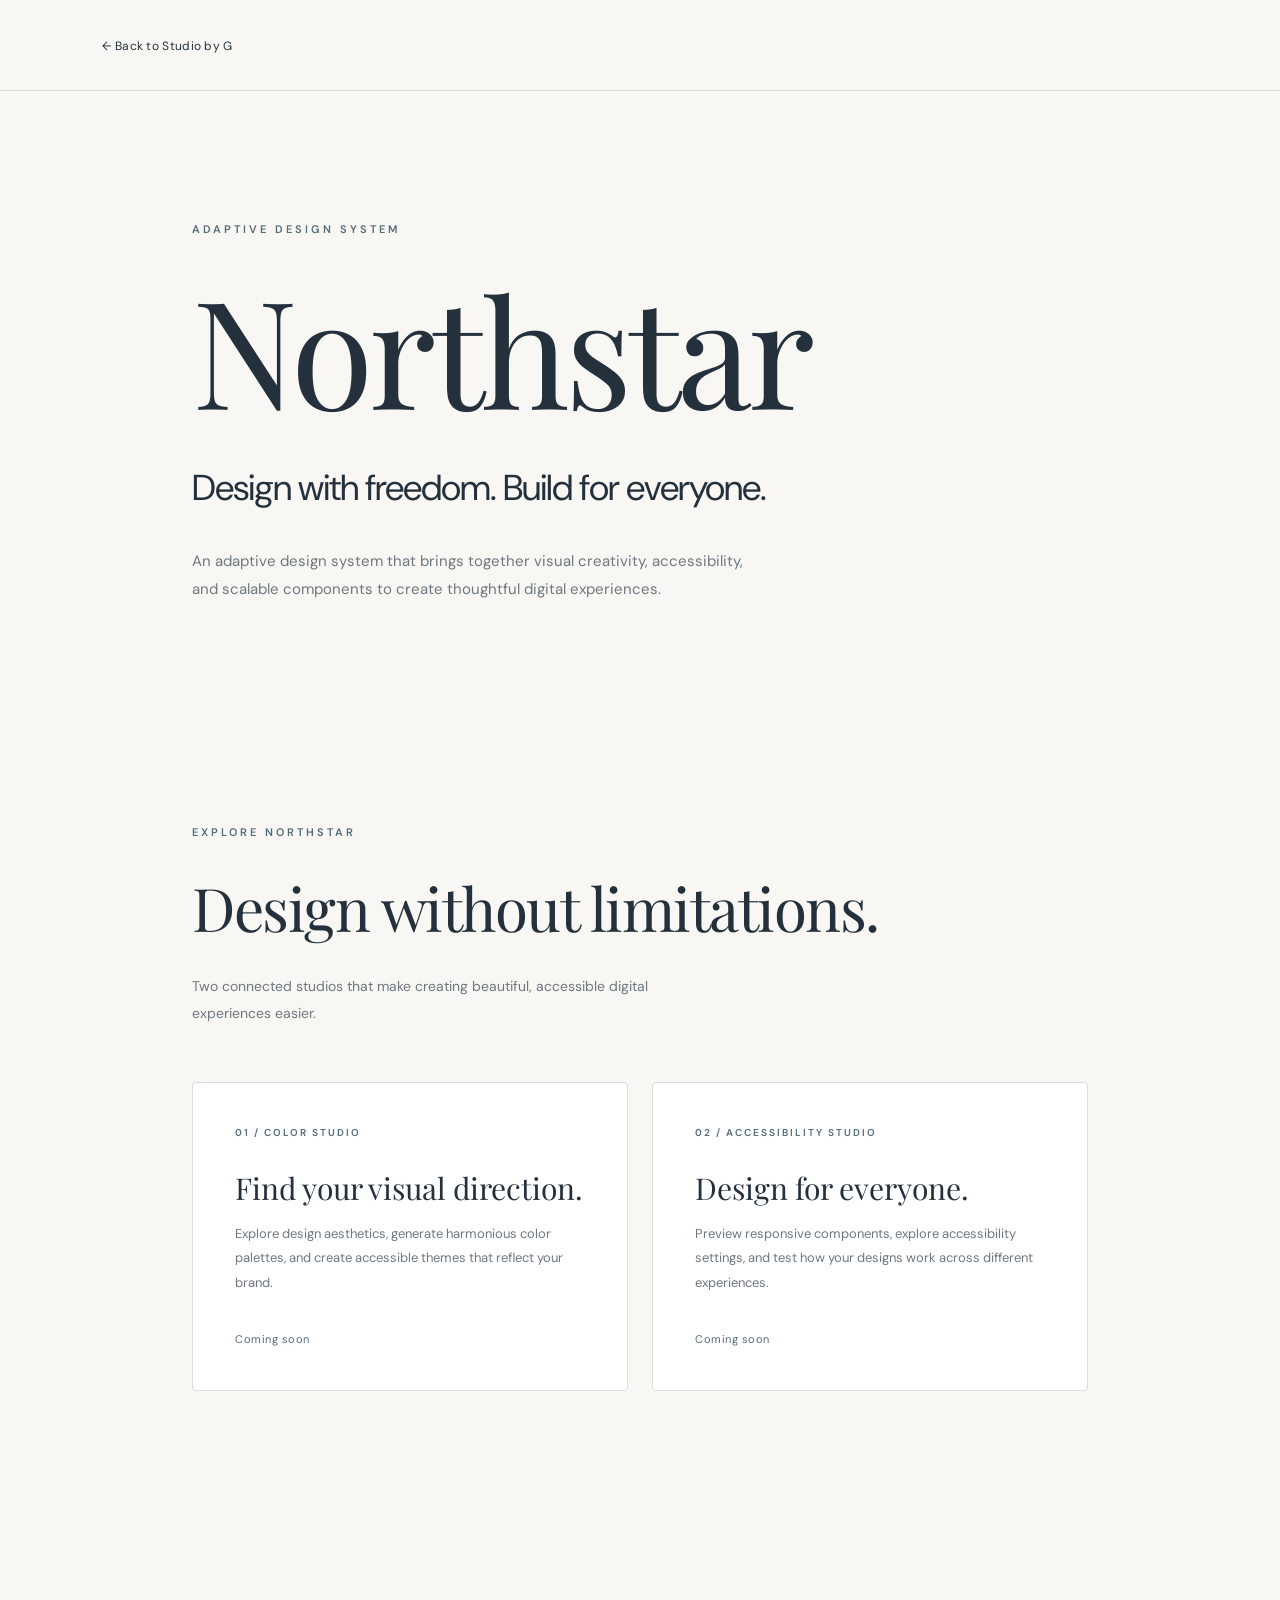
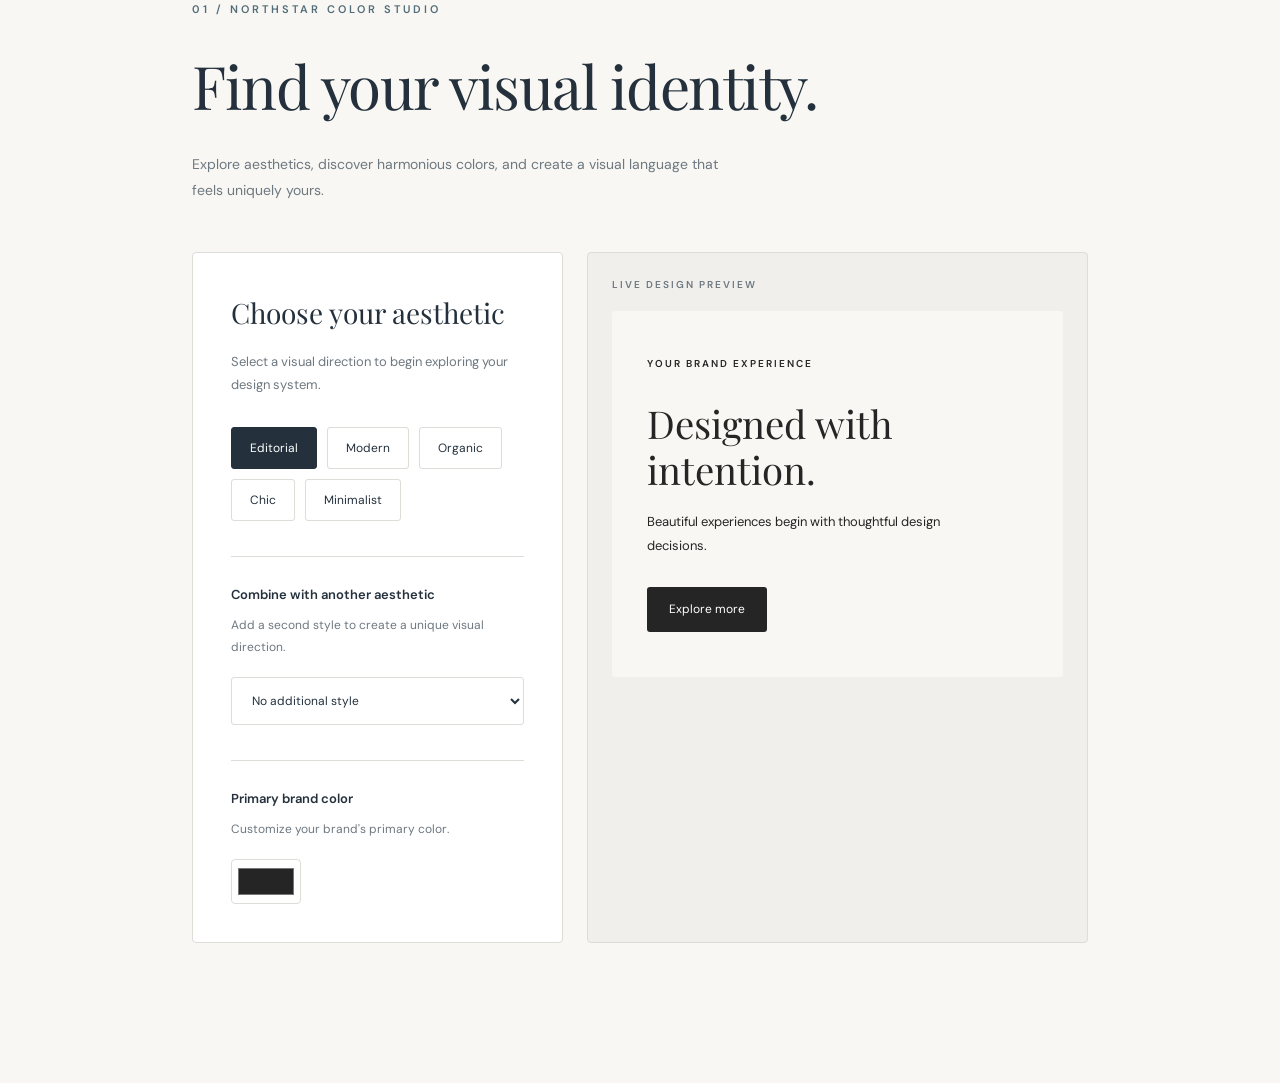
==== projects/northstar.html @ 5254444f "Updated portfolio" ====
<!DOCTYPE html>
<html lang="en">

<head>
    <meta charset="UTF-8">
    <meta name="viewport" content="width=device-width, initial-scale=1.0">

    <title>Northstar | Adaptive Design System</title>

    <link rel="stylesheet" href="../assets/CSS/style.css">
    <link rel="stylesheet" href="northstar.css">
</head>

<body>

    <header>
        <a href="../index.html">← Back to Studio by G</a>
    </header>

    <main>

        <section class="northstar-hero">
            <p>ADAPTIVE DESIGN SYSTEM</p>

            <h1>Northstar</h1>

            <h2>Design with freedom. Build for everyone.</h2>

            <p>
                An adaptive design system that brings together
                visual creativity, accessibility, and scalable
                components to create thoughtful digital experiences.
            </p>
        </section>

        <section class="northstar-studios" id="studios">

            <div class="studios-heading">
                <p>EXPLORE NORTHSTAR</p>
                <h2>Design without limitations.</h2>
                <p>
                    Two connected studios that make creating
                    beautiful, accessible digital experiences easier.
                </p>
            </div>

            <div class="studios-grid">

                <article class="studio-card">
                    <span>01 / COLOR STUDIO</span>
                    <h3>Find your visual direction.</h3>
                    <p>
                        Explore design aesthetics, generate harmonious
                        color palettes, and create accessible themes
                        that reflect your brand.
                    </p>
                    <span class="studio-status">Coming soon</span>
                </article>

                <article class="studio-card">
                    <span>02 / ACCESSIBILITY STUDIO</span>
                    <h3>Design for everyone.</h3>
                    <p>
                        Preview responsive components, explore
                        accessibility settings, and test how
                        your designs work across different experiences.
                    </p>
                    <span class="studio-status">Coming soon</span>
                </article>

            </div>

        </section>

        <!-- NORTHSTAR COLOR STUDIO -->

        <section class="northstar-color-studio" id="color-studio">

            <div class="color-studio-heading">
                <p>01 / NORTHSTAR COLOR STUDIO</p>

                <h2>Find your visual identity.</h2>

                <p>
                    Explore aesthetics, discover harmonious colors,
                    and create a visual language that feels uniquely yours.
                </p>
            </div>

            <div class="color-studio-workspace">

                <div class="color-studio-controls">

                    <h3>Choose your aesthetic</h3>

                    <p>
                        Select a visual direction to begin exploring
                        your design system.
                    </p>

                    <div class="aesthetic-options" role="group" aria-label="Choose an aesthetic">

                        <button type="button" class="aesthetic-button active" data-style="editorial"
                            aria-pressed="true">
                            Editorial
                        </button>

                        <button type="button" class="aesthetic-button" data-style="modern" aria-pressed="false">
                            Modern
                        </button>

                        <button type="button" class="aesthetic-button" data-style="organic" aria-pressed="false">
                            Organic
                        </button>
                        <button type="button" class="aesthetic-button" data-style="chic" aria-pressed="false">
                            Chic
                        </button>

                        <button type="button" class="aesthetic-button" data-style="minimalist" aria-pressed="false">
                            Minimalist
                        </button>

                    </div>

                    <!-- SECONDARY AESTHETIC -->

                    <div class="aesthetic-blend">

                        <label for="secondary-aesthetic">
                            Combine with another aesthetic
                        </label>

                        <p>
                            Add a second style to create a unique
                            visual direction.
                        </p>

                        <select id="secondary-aesthetic">

                            <option value="none">
                                No additional style
                            </option>

                            <option value="editorial">
                                Editorial
                            </option>

                            <option value="modern">
                                Modern
                            </option>

                            <option value="organic">
                                Organic
                            </option>

                            <option value="chic">
                                Chic
                            </option>

                            <option value="minimalist">
                                Minimalist
                            </option>

                        </select>

                        <!-- CUSTOM BRAND COLOR -->

                        <div class="brand-color-control">

                            <label for="brand-color">
                                Primary brand color
                            </label>

                            <p>
                                Customize your brand's primary color.
                            </p>

                            <input type="color" id="brand-color" value="#252525">

                        </div>

                    </div>

                </div>

                <div class="color-studio-preview">

                    <p class="preview-label">LIVE DESIGN PREVIEW</p>

                    <div class="brand-preview" id="brand-preview">

                        <p>YOUR BRAND EXPERIENCE</p>

                        <h3>Designed with intention.</h3>

                        <p>
                            Beautiful experiences begin with
                            thoughtful design decisions.
                        </p>

                        <span class="preview-button">
                            Explore more
                        </span>

                    </div>

                </div>

            </div>

        </section>

    </main>
    <script src="northstar.js"></script>
</body>

</html>
---- assets/CSS/style.css ----
/* =================================

   STUDIO BY G — MAIN STYLESHEET

================================= */

/* 1. Global styles */

:root {

  --background: #f7f5f0;

  --surface: #eeece5;

  --text: #292923;

  --muted: #77756d;

  --accent: #a47760;

  --sage: #c8d1c5;

  --terracotta: #d8bba8;

  --lavender: #c9c9d8;

  --border: #dedbd3;

}

* {

  margin: 0;

  padding: 0;

  box-sizing: border-box;

}

html {

  scroll-behavior: smooth;

}

body {

  background: var(--background);

  color: var(--text);

  font-family: "DM Sans", sans-serif;

  line-height: 1.6;

}

a {

  color: inherit;

  text-decoration: none;

}

section {

  scroll-margin-top: 100px;

}

/* 2. Navigation */

.navbar {

  width: 100%;

  padding: 28px 8%;

  display: flex;

  align-items: center;

  justify-content: space-between;

  border-bottom: 1px solid var(--border);

}

.logo {

  font-family: "Playfair Display", serif;

  font-size: 25px;

  font-weight: 600;

  letter-spacing: -1px;

}

.logo span,

.section-heading h2 span {

  color: var(--accent);

}

.navbar nav {

  display: flex;

  gap: 35px;

}

.navbar nav a {

  font-size: 13px;

  color: var(--muted);

  transition: color 0.3s ease;

}

.navbar nav a:hover {

  color: var(--accent);

}

/* 3. Hero section */

.hero {

  min-height: 650px;

  padding: 150px 12% 110px;

  display: flex;

  flex-direction: column;

  align-items: flex-start;

  justify-content: center;

}

.eyebrow {

  font-size: 10px;

  font-weight: 600;

  letter-spacing: 2px;

  color: var(--accent);

  margin-bottom: 22px;

}

.hero h1 {

  max-width: 850px;

  font-family: "Playfair Display", serif;

  font-size: clamp(48px, 7vw, 88px);

  font-weight: 500;

  line-height: 1.12;

  letter-spacing: -3px;

}

.hero h1 span {

  color: var(--accent);

  font-style: italic;

}

.hero-description {

  max-width: 460px;

  margin-top: 28px;

  color: var(--muted);

  font-size: 15px;

  line-height: 1.9;

}

.primary-button {

  display: inline-flex;

  align-items: center;

  gap: 25px;

  background: var(--text);

  color: white;

  padding: 15px 24px;

  margin-top: 35px;

  font-size: 12px;

  transition: background 0.3s ease;

}

.primary-button:hover {

  background: var(--accent);

}

.hero-note {

  margin-top: 65px;

  font-size: 11px;

  color: var(--muted);

}

/* 4. Selected work */

.work-section {

  padding: 110px 8%;

  background: var(--surface);

}

.section-heading {

  display: flex;

  align-items: flex-end;

  justify-content: space-between;

  margin-bottom: 55px;

}

.section-heading h2,

.about-section h2,

.contact-section h2 {

  font-family: "Playfair Display", serif;

  font-size: clamp(38px, 5vw, 56px);

  font-weight: 500;

  letter-spacing: -1.5px;

  line-height: 1.2;

}

.section-note {

  font-size: 12px;

  color: var(--muted);

  padding-bottom: 8px;

}

.project-grid {

  display: grid;

  grid-template-columns: repeat(2, 1fr);

  gap: 55px 28px;

}

.project-image {

  width: 100%;

  aspect-ratio: 1.35 / 1;

  display: flex;

  justify-content: flex-end;

  align-items: flex-start;

  padding: 22px;

  transition: transform 0.3s ease;

}

.project-card:hover .project-image {

  transform: translateY(-5px);

}

.project-image span {

  font-size: 12px;

  font-weight: 600;

}

.project-one {

  background: var(--sage);

}

.project-two {

  background: var(--terracotta);

}

.project-three {

  background: var(--lavender);

}

.project-four {

  background: #d8d3c3;

}

.project-category {

  margin-top: 23px;

  color: var(--accent);

  font-size: 9px;

  font-weight: 600;

  letter-spacing: 1.5px;

}

.project-card h3 {

  margin-top: 9px;

  font-family: "Playfair Display", serif;

  font-size: 25px;

  font-weight: 500;

}

.project-card > p:not(.project-category) {

  margin-top: 8px;

  color: var(--muted);

  font-size: 12px;

}

.project-card > a {

  display: inline-block;

  margin-top: 18px;

  padding-bottom: 4px;

  border-bottom: 1px solid var(--accent);

  font-size: 11px;

  transition: color 0.3s ease;

}

.project-card > a:hover {

  color: var(--accent);

}

/* 5. About section */

.about-section {

  padding: 130px 15%;

  text-align: center;

}

.about-section h2 {

  max-width: 650px;

  margin: 0 auto;

}

.about-section > p:not(.eyebrow) {

  max-width: 580px;

  margin: 25px auto;

  color: var(--muted);

  font-size: 14px;

  line-height: 2;

}

.text-link {

  display: inline-block;

  margin-top: 12px;

  font-size: 12px;

  border-bottom: 1px solid var(--accent);

  padding-bottom: 5px;

}

/* 6. Contact section */

.contact-section {

  padding: 110px 20px;

  text-align: center;

  background: var(--surface);

}

.contact-section > p:not(.eyebrow) {

  margin-top: 20px;

  color: var(--muted);

  font-size: 13px;

}

/* 7. Footer */

footer {

  padding: 35px 8%;

  display: flex;

  justify-content: space-between;

  align-items: center;

  border-top: 1px solid var(--border);

}

footer p {

  color: var(--muted);

  font-size: 10px;

}

/* 8. Responsive design */

@media (max-width: 768px) {

  .navbar {

    padding: 22px 6%;

  }

  .navbar nav {

    gap: 16px;

  }

  .navbar nav a {

    font-size: 11px;

  }

  .hero {

    min-height: 570px;

    padding: 110px 8%;

  }

  .hero h1 {

    letter-spacing: -2px;

  }

  .work-section {

    padding: 85px 7%;

  }

  .section-heading {

    display: block;

  }

  .section-note {

    margin-top: 15px;

  }

  .project-grid {

    grid-template-columns: 1fr;

    gap: 45px;

  }

  .about-section {

    padding: 100px 8%;

  }

  footer {

    padding: 30px 7%;

    flex-direction: column;

    gap: 15px;

    text-align: center;

  }

}

@media (max-width: 400px) {

  .navbar nav {

    gap: 10px;

  }

  .logo {

    font-size: 21px;

  }

  .navbar nav a {

    font-size: 10px;

  }

}

/* ==========================================

   ALLIANCE CARES CASE STUDY

========================================== */

.case-study-visual {

  max-width: 1000px;

  margin: 48px auto 80px;

  padding: 0 24px;

}

.case-study-image {

  display: block;

  width: 100%;

  height: auto;

  border-radius: 12px;

  box-shadow: 0 12px 35px rgba(0, 0, 0, 0.08);

}

.case-study-caption {

  margin-top: 16px;

  font-size: 0.85rem;

  line-height: 1.6;

  color: #777;

  text-align: center;

}

.case-study-details {

  display: grid;

  grid-template-columns: repeat(2, minmax(0, 1fr));

  gap: 32px;

  margin-top: 40px;

}

.case-study-details > div {

  min-width: 0;

  padding-top: 20px;

  border-top: 1px solid rgba(0, 0, 0, 0.12);

}

.case-study-details h3 {

  margin-bottom: 10px;

  font-size: 1rem;

}

.case-study-details p {

  margin: 0;

  line-height: 1.7;

}

.about-section ul,

.work-section ul {

  margin: 24px 0;

  padding-left: 24px;

  line-height: 1.9;

}

.about-section li,

.work-section li {

  margin-bottom: 8px;

}

.about-section h3,

.work-section h3 {

  margin-top: 28px;

}

/* Responsive case study */

@media (max-width: 768px) {

  .case-study-visual {

    margin: 32px auto 56px;

    padding: 0 16px;

  }

  .case-study-details {

    grid-template-columns: 1fr;

    gap: 24px;

  }

  .case-study-image {

    border-radius: 8px;

  }

}

/* ==========================================

   SMALLER CASE STUDY IMAGES

========================================== */

.case-study-visual {

  width: 100%;

  max-width: 650px;

  margin: 40px auto 64px;

  padding: 0 20px;

  box-sizing: border-box;

}

.case-study-image {

  display: block;

  width: 100%;

  height: auto;

  border-radius: 10px;

  box-shadow: 0 8px 24px rgba(0, 0, 0, 0.07);

}

.case-study-caption {

  margin-top: 14px;

  font-size: 0.85rem;

  color: #777;

  text-align: center;

  line-height: 1.6;

}

@media (max-width: 768px) {

  .case-study-visual {

    max-width: 100%;

    margin: 28px auto 48px;

    padding: 0 20px;

  }

}

/* UNIVERSITY OF WASHINGTON PROJECT CARD */

.uw-project-image {

  background: #4B2E83;

  border-bottom: none;

  display: flex;

  align-items: center;

  justify-content: center;

  padding: 24px;

  box-sizing: border-box;

  overflow: hidden;

}

.uw-project-image img {

  display: block;

  width: 65%;

  max-width: 220px;

  height: auto;

  object-fit: contain;

}

@media (max-width: 768px) {

  .uw-project-image {

    padding: 20px;

  }

  .uw-project-image img {

    width: 70%;

    max-width: 180px;

  }

}

/* ==========================================

   DESIGN EXPLORATION COMPARISON

========================================== */

.design-exploration {

  max-width: 1100px;

  margin: 0 auto;

}

.design-comparison {

  display: grid;

  grid-template-columns: repeat(2, minmax(0, 1fr));

  gap: 32px;

  margin-top: 48px;

}

.design-comparison-item {

  min-width: 0;

}

.design-comparison-image {

  width: 100%;

  aspect-ratio: 4 / 3;

  background: #F4F1EC;

  border-radius: 12px;

  overflow: hidden;

  display: flex;

  align-items: center;

  justify-content: center;

  margin-bottom: 24px;

}

.design-comparison-image img {

  display: block;

  width: 100%;

  height: 100%;

  object-fit: contain;

}

.design-comparison-item .eyebrow {

  margin-bottom: 12px;

}

.design-comparison-item h3 {

  font-size: 1.25rem;

  margin-bottom: 12px;

}

.design-comparison-item p {

  line-height: 1.7;

}

/* MOBILE RESPONSIVE */

@media (max-width: 768px) {

  .design-comparison {

    grid-template-columns: 1fr;

    gap: 40px;

    margin-top: 32px;

  }

  .design-comparison-image {

    aspect-ratio: 4 / 3;

  }

}


/* ==========================================

   REUSABLE CLICKABLE PROJECT CARDS

========================================== */

.project-card {

  position: relative;

}

.project-card .stretched-link::after {

  content: "";

  position: absolute;

  inset: 0;

  z-index: 1;

}

.project-card .stretched-link:focus-visible {

  outline: 2px solid var(--accent);

  outline-offset: 5px;

}

.project-card:has(.stretched-link:focus-visible) {

  outline: 2px solid var(--accent);

  outline-offset: 5px;

}
---- projects/northstar.css ----
@import url('https://fonts.googleapis.com/css2?family=DM+Sans:wght@400;500;600;700&family=Playfair+Display:wght@400;500;600&display=swap');

/* NORTHSTAR DESIGN SYSTEM */

:root {
  --ns-background: #F8F7F3;
  --ns-text: #24313D;
  --ns-muted: #6E7880;
  --ns-accent: #526C79;
  --ns-border: #DDDCD6;
}

/* PAGE */

body {
  margin: 0;
  background: var(--ns-background);
  color: var(--ns-text);
  font-family: "DM Sans", sans-serif;
}

/* HEADER */

body > header {
  padding: 32px 8%;
  border-bottom: 1px solid var(--ns-border);
}

body > header a {
  color: var(--ns-text);
  font-size: 12px;
  text-decoration: none;
  letter-spacing: 0.3px;
}

body > header a:hover {
  color: var(--ns-accent);
}

/* HERO */

.northstar-hero {
  max-width: 1100px;
  margin: 0 auto;
  padding: 130px 8% 160px;
}

.northstar-hero > p:first-child {
  color: var(--ns-accent);
  font-size: 11px;
  font-weight: 600;
  letter-spacing: 3px;
  text-transform: uppercase;
}

.northstar-hero h1 {
  margin: 28px 0;
  font-family: "Playfair Display", serif;
  font-size: clamp(76px, 12vw, 150px);
  font-weight: 400;
  line-height: 1.1;
  letter-spacing: -4px;
}

.northstar-hero h2 {
  margin: 0 0 30px;
  font-family: "DM Sans", sans-serif;
  font-size: clamp(22px, 3vw, 36px);
  font-weight: 400;
  letter-spacing: -1px;
}

.northstar-hero > p:last-child {
  max-width: 580px;
  color: var(--ns-muted);
  font-size: 15px;
  line-height: 1.9;
}

/* RESPONSIVE */

@media (max-width: 768px) {
  .northstar-hero {
    padding: 90px 7% 110px;
  }

  .northstar-hero h1 {
    letter-spacing: -2px;
  }
}

/* NORTHSTAR STUDIO OVERVIEW */

.northstar-studios {
  max-width: 1100px;
  margin: 0 auto;
  padding: 60px 8% 140px;
}

.studios-heading {
  margin-bottom: 55px;
}

.studios-heading > p:first-child {
  color: var(--ns-accent);
  font-size: 11px;
  font-weight: 600;
  letter-spacing: 3px;
}

.studios-heading h2 {
  margin: 18px 0;
  font-family: "Playfair Display", serif;
  font-size: clamp(36px, 5vw, 60px);
  font-weight: 400;
  letter-spacing: -1.5px;
}

.studios-heading > p:last-child {
  max-width: 520px;
  color: var(--ns-muted);
  font-size: 14px;
  line-height: 1.9;
}

/* STUDIO CARDS */

.studios-grid {
  display: grid;
  grid-template-columns: repeat(2, minmax(0, 1fr));
  gap: 24px;
}

.studio-card {
  display: flex;
  flex-direction: column;
  align-items: flex-start;
  min-height: 300px;
  padding: 42px;
  background: #FFFFFF;
  border: 1px solid var(--ns-border);
  border-radius: 4px;
  box-sizing: border-box;
  transition: transform 0.3s ease, box-shadow 0.3s ease;
}

.studio-card:hover {
  transform: translateY(-5px);
  box-shadow: 0 16px 40px rgba(36, 49, 61, 0.07);
}

.studio-card > span:first-child {
  color: var(--ns-accent);
  font-size: 10px;
  font-weight: 600;
  letter-spacing: 2px;
}

.studio-card h3 {
  margin: 28px 0 14px;
  font-family: "Playfair Display", serif;
  font-size: 30px;
  font-weight: 400;
  line-height: 1.3;
}

.studio-card p {
  max-width: 360px;
  margin: 0;
  color: var(--ns-muted);
  font-size: 13px;
  line-height: 1.9;
}

.studio-status {
  display: inline-block;
  margin-top: auto;
  padding-top: 35px;
  color: var(--ns-accent);
  font-size: 11px;
  letter-spacing: 0.5px;
}

/* RESPONSIVE STUDIO CARDS */

@media (max-width: 768px) {
  .northstar-studios {
    padding: 40px 7% 100px;
  }

  .studios-grid {
    grid-template-columns: 1fr;
  }

  .studio-card {
    min-height: 260px;
    padding: 30px;
  }

  .studio-card h3 {
    font-size: 26px;
  }
}

/* =====================================
   NORTHSTAR COLOR STUDIO
===================================== */

.northstar-color-studio {
  max-width: 1100px;
  margin: 0 auto;
  padding: 70px 8% 140px;
}

/* SECTION HEADING */

.color-studio-heading {
  margin-bottom: 48px;
}

.color-studio-heading > p:first-child {
  color: var(--ns-accent);
  font-size: 11px;
  font-weight: 600;
  letter-spacing: 3px;
}

.color-studio-heading h2 {
  margin: 18px 0;
  font-family: "Playfair Display", serif;
  font-size: clamp(36px, 5vw, 60px);
  font-weight: 400;
  letter-spacing: -1.5px;
}

.color-studio-heading > p:last-child {
  max-width: 550px;
  color: var(--ns-muted);
  font-size: 14px;
  line-height: 1.9;
}

/* TWO-COLUMN WORKSPACE */

.color-studio-workspace {
  display: grid;
  grid-template-columns: minmax(0, 0.85fr) minmax(0, 1.15fr);
  gap: 24px;
  align-items: stretch;
}

/* CONTROL PANEL */

.color-studio-controls {
  padding: 38px;
  background: #FFFFFF;
  border: 1px solid var(--ns-border);
  border-radius: 4px;
}

.color-studio-controls h3 {
  margin: 0 0 14px;
  font-family: "Playfair Display", serif;
  font-size: 28px;
  font-weight: 400;
}

.color-studio-controls > p {
  margin-bottom: 30px;
  color: var(--ns-muted);
  font-size: 13px;
  line-height: 1.8;
}

/* AESTHETIC BUTTONS */

.aesthetic-options {
  display: flex;
  flex-wrap: wrap;
  gap: 10px;
}

.aesthetic-button {
  padding: 12px 18px;
  background: transparent;
  color: var(--ns-text);
  border: 1px solid var(--ns-border);
  border-radius: 3px;
  font-family: "DM Sans", sans-serif;
  font-size: 12px;
  cursor: pointer;
  transition: background 0.2s ease,
              color 0.2s ease,
              border-color 0.2s ease;
}

.aesthetic-button:hover {
  border-color: var(--ns-accent);
}

.aesthetic-button.active {
  background: var(--ns-text);
  color: #FFFFFF;
  border-color: var(--ns-text);
}

.aesthetic-button:focus-visible {
  outline: 3px solid var(--ns-accent);
  outline-offset: 3px;
}

/* PREVIEW PANEL */

.color-studio-preview {
  padding: 24px;
  background: #F0EFEB;
  border: 1px solid var(--ns-border);
  border-radius: 4px;
}

.preview-label {
  margin: 0 0 18px;
  color: var(--ns-muted);
  font-size: 10px;
  font-weight: 600;
  letter-spacing: 2px;
}

.brand-preview {
  min-height: 280px;
  padding: 45px 35px;
  background: #F9F7F3;
  color: #252525;
  border-radius: 3px;
  box-sizing: border-box;
}

.brand-preview > p:first-child {
  margin: 0 0 28px;
  font-size: 10px;
  font-weight: 600;
  letter-spacing: 2px;
}

.brand-preview h3 {
  margin: 0 0 18px;
  font-family: "Playfair Display", serif;
  font-size: clamp(28px, 3vw, 42px);
  font-weight: 400;
  line-height: 1.2;
}

.brand-preview > p:nth-of-type(2) {
  max-width: 330px;
  margin-bottom: 30px;
  font-size: 13px;
  line-height: 1.8;
}

.preview-button {
  display: inline-block;
  padding: 13px 22px;
  background: #252525;
  color: #FFFFFF;
  border-radius: 3px;
  font-size: 12px;
}

/* RESPONSIVE LAYOUT */

@media (max-width: 768px) {
  .northstar-color-studio {
    padding: 40px 7% 100px;
  }

  .color-studio-workspace {
    grid-template-columns: 1fr;
  }

  .color-studio-controls {
    padding: 28px;
  }

  .color-studio-preview {
    padding: 18px;
  }

  .brand-preview {
    padding: 35px 25px;
  }
}

/* SECONDARY AESTHETIC SELECTOR */

.aesthetic-blend {
  margin-top: 35px;
  padding-top: 28px;
  border-top: 1px solid var(--ns-border);
}

.aesthetic-blend label {
  display: block;
  margin-bottom: 10px;
  color: var(--ns-text);
  font-size: 13px;
  font-weight: 600;
}

.aesthetic-blend p {
  margin: 0 0 18px;
  color: var(--ns-muted);
  font-size: 12px;
  line-height: 1.8;
}

.aesthetic-blend select {
  width: 100%;
  padding: 14px 16px;
  background: #FFFFFF;
  color: var(--ns-text);
  border: 1px solid var(--ns-border);
  border-radius: 3px;
  font-family: "DM Sans", sans-serif;
  font-size: 12px;
  cursor: pointer;
}

.aesthetic-blend select:hover {
  border-color: var(--ns-accent);
}

.aesthetic-blend select:focus-visible {
  outline: 3px solid var(--ns-accent);
  outline-offset: 3px;
}

/* NORTHSTAR BRAND COLOR PICKER */

.brand-color-control {
  margin-top: 35px;
  padding-top: 28px;
  border-top: 1px solid var(--ns-border);
}

.brand-color-control label {
  display: block;
  margin-bottom: 10px;
  color: var(--ns-text);
  font-size: 13px;
  font-weight: 600;
}

.brand-color-control p {
  margin: 0 0 18px;
  color: var(--ns-muted);
  font-size: 12px;
  line-height: 1.8;
}

.brand-color-control input[type="color"] {
  width: 70px;
  height: 45px;
  padding: 4px;
  background: #FFFFFF;
  border: 1px solid var(--ns-border);
  border-radius: 4px;
  cursor: pointer;
}

.brand-color-control input[type="color"]:hover {
  border-color: var(--ns-accent);
}

.brand-color-control input[type="color"]:focus-visible {
  outline: 3px solid var(--ns-accent);
  outline-offset: 3px;
}
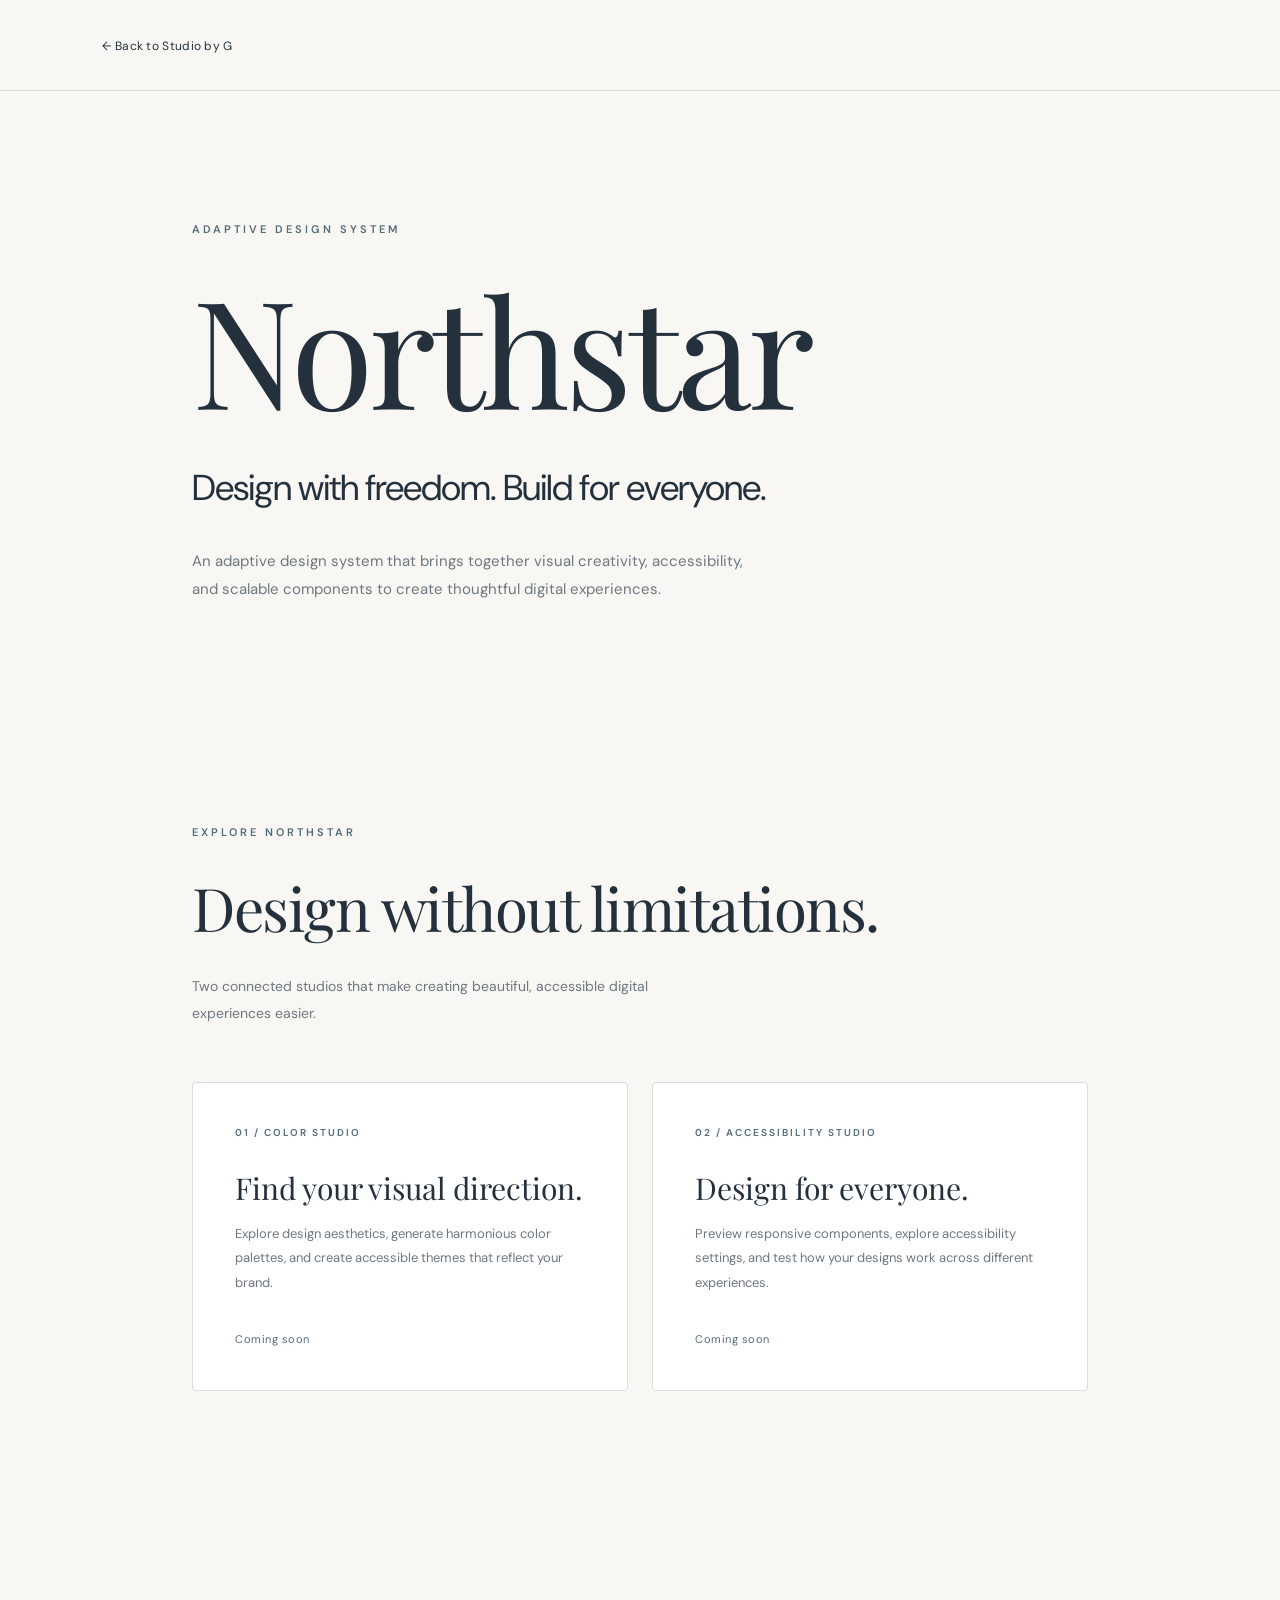
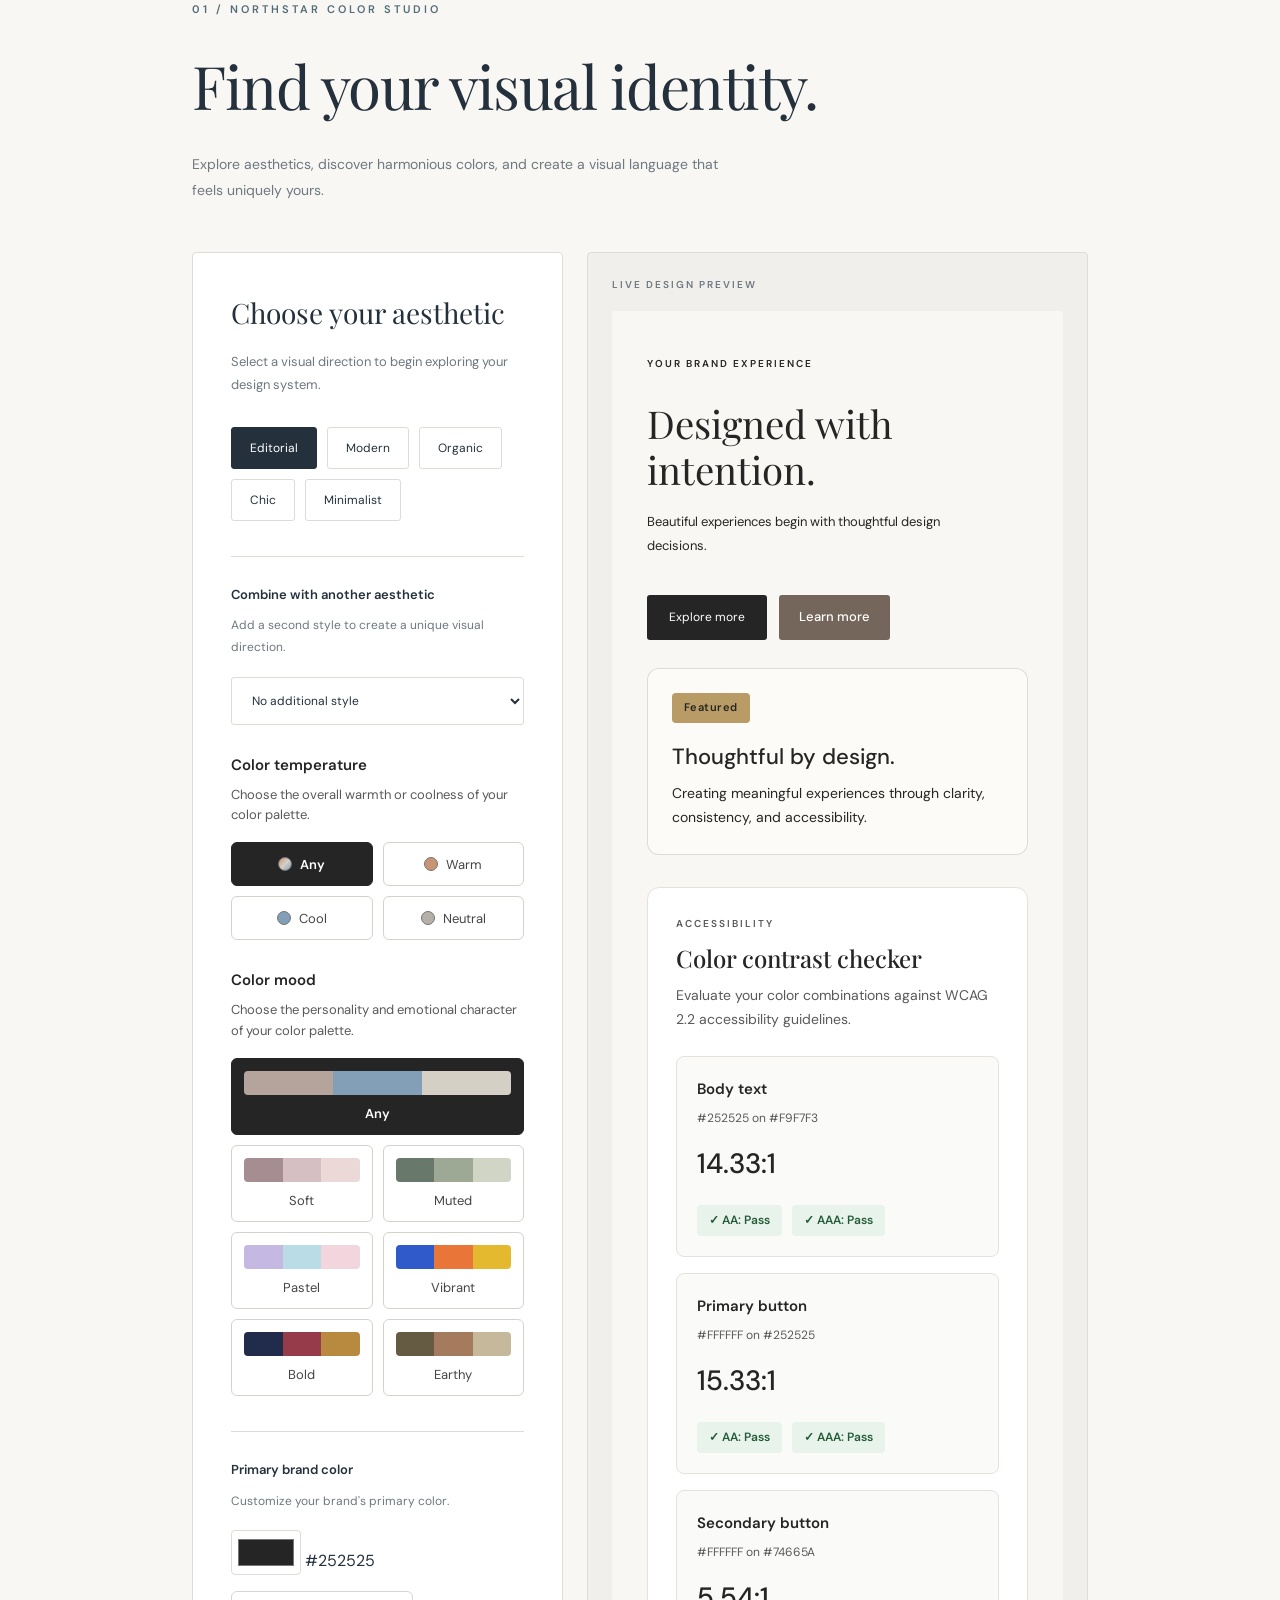
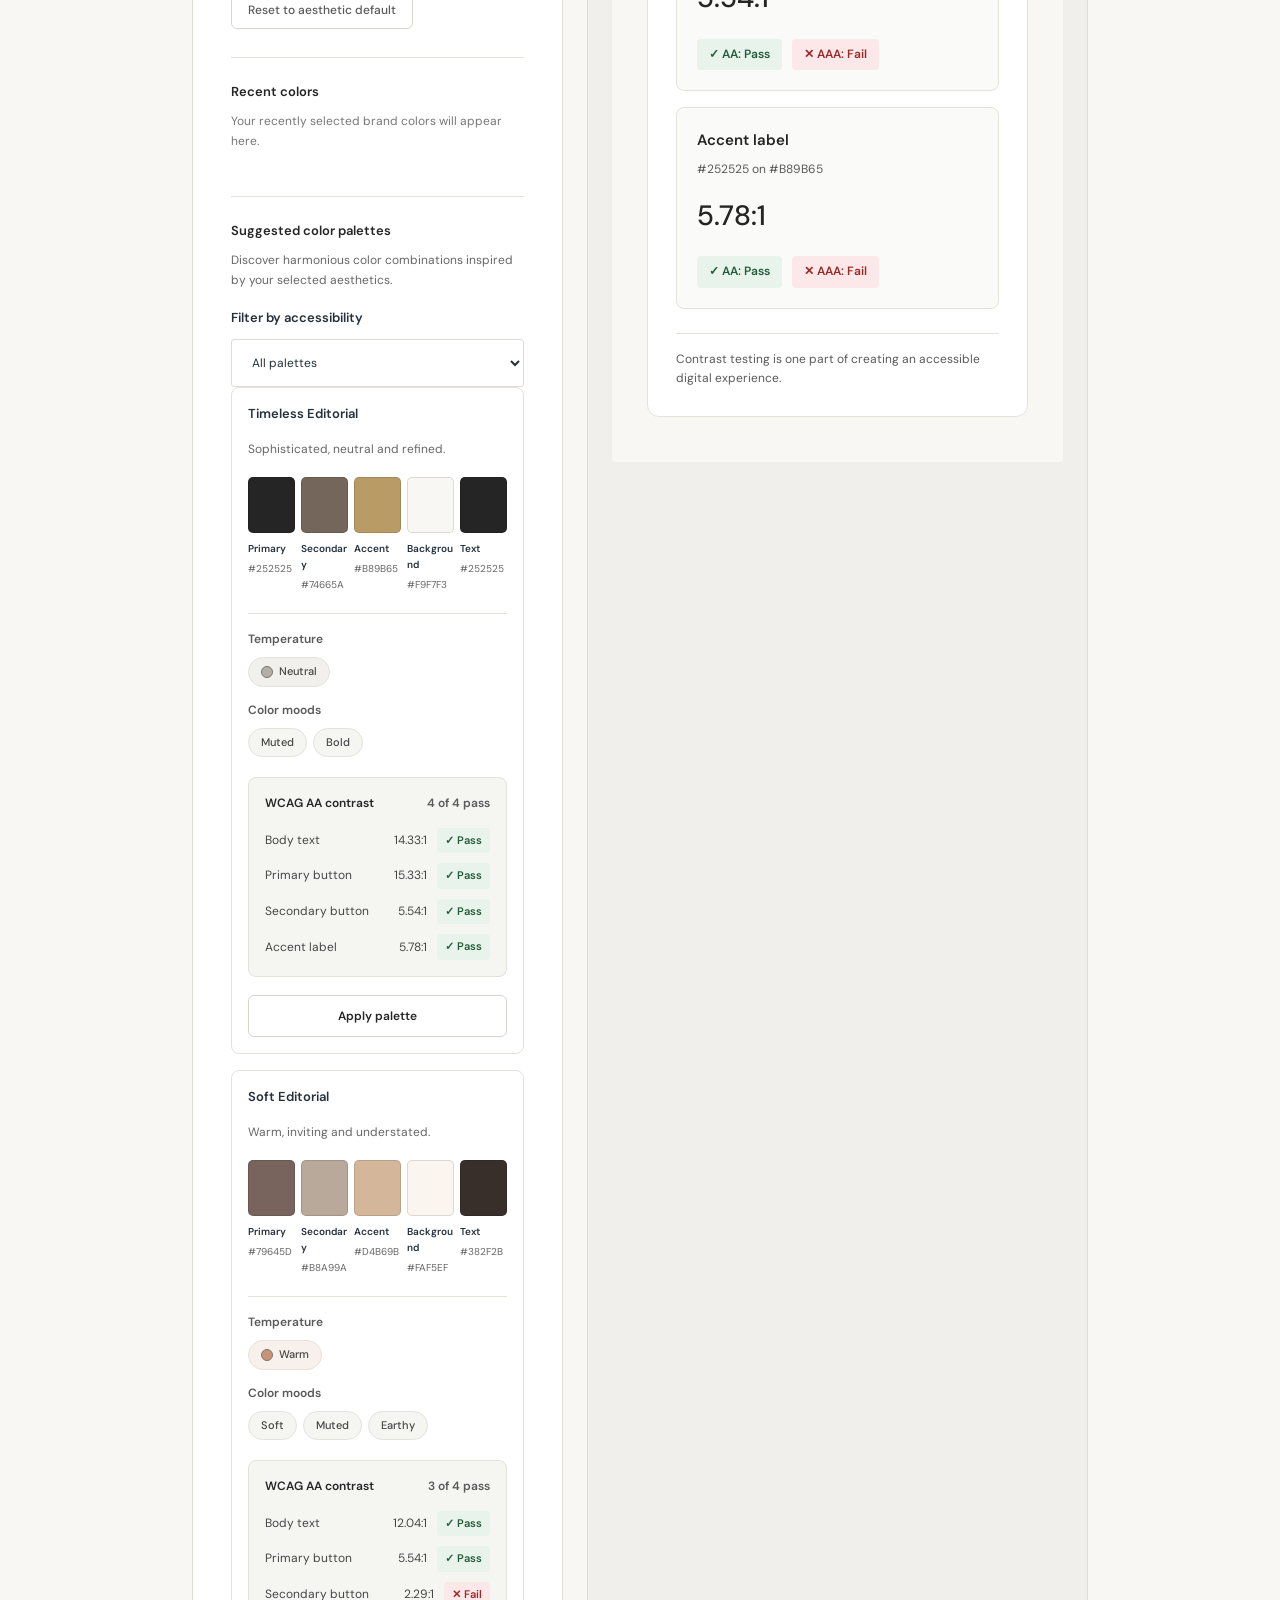
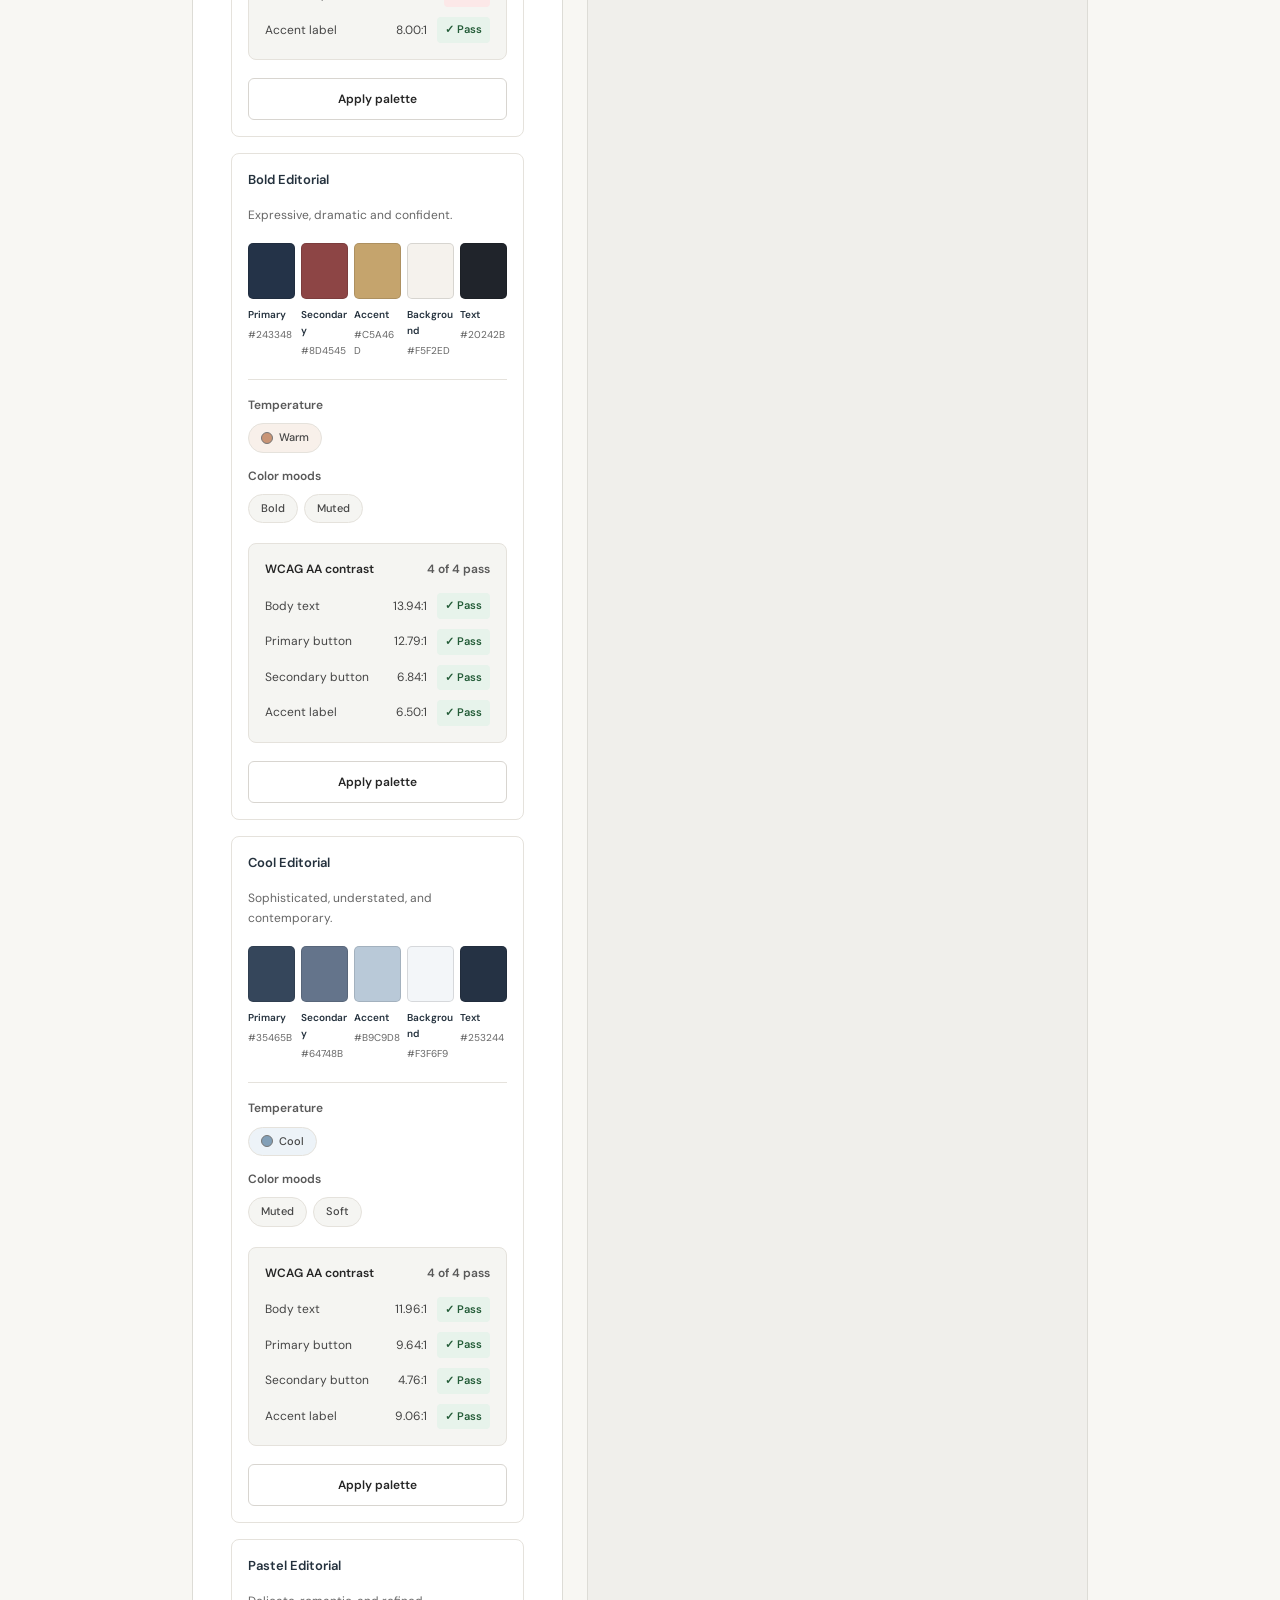
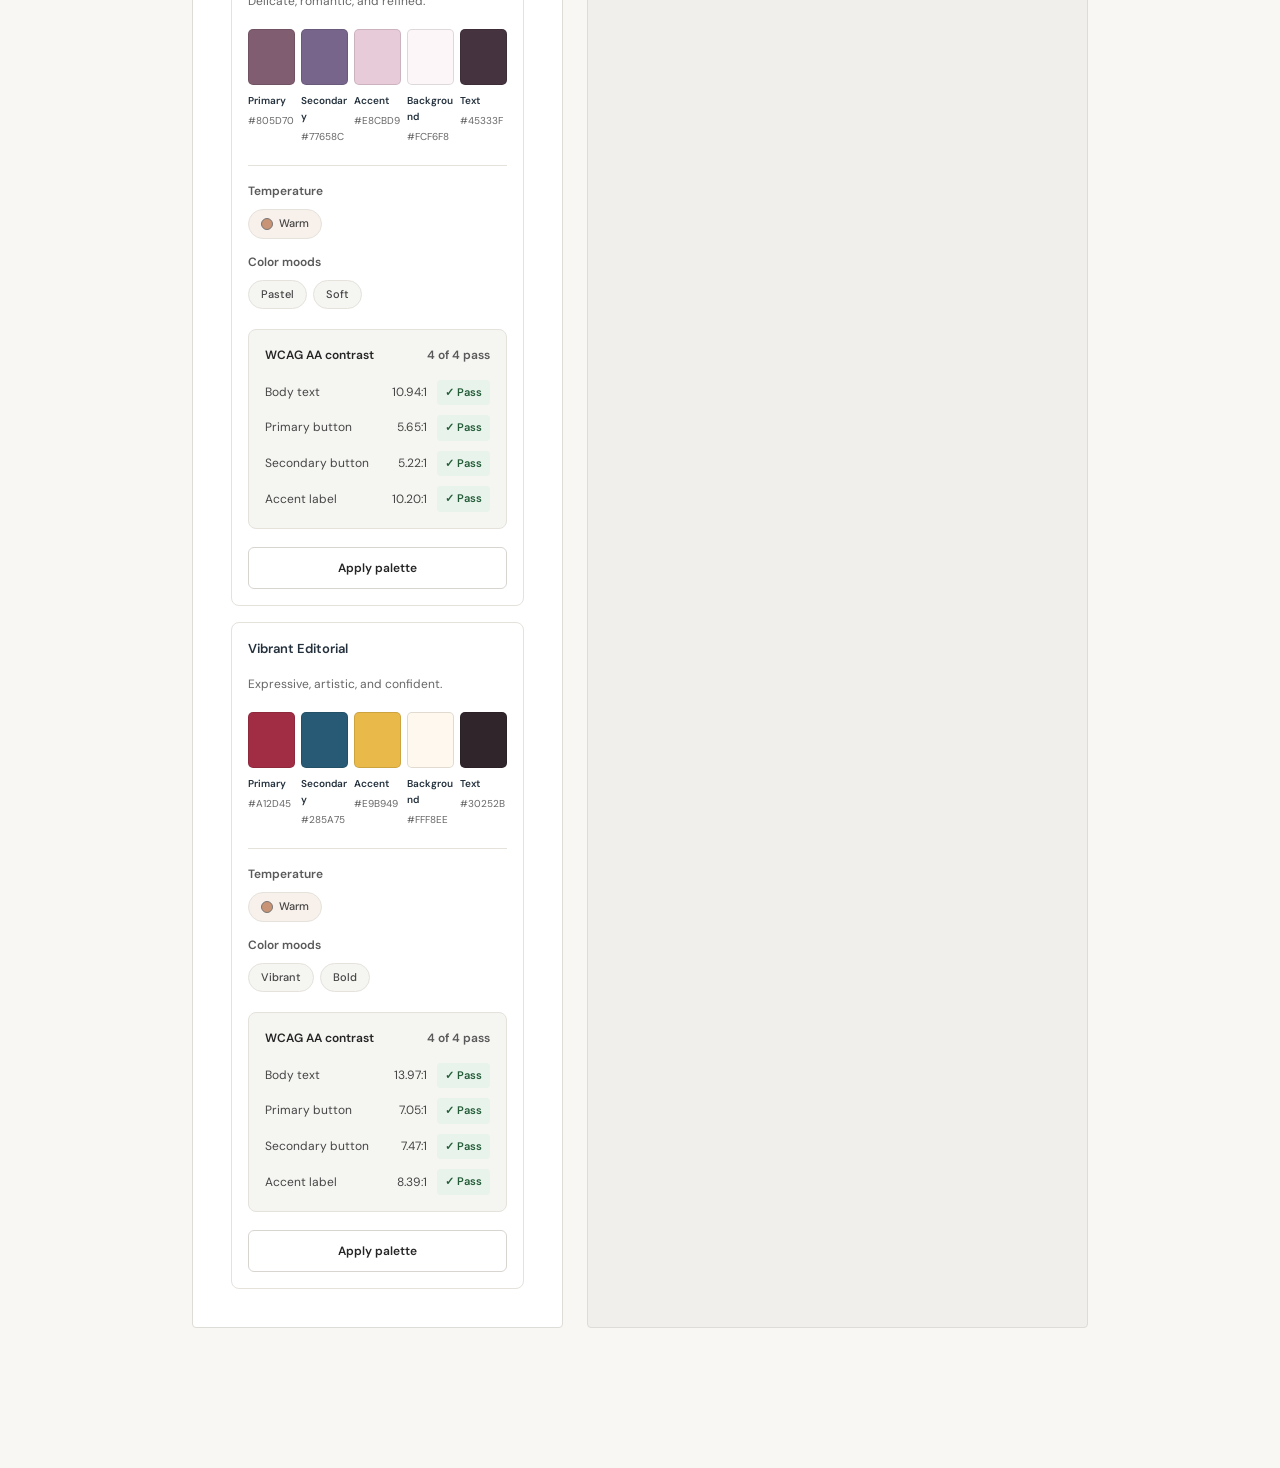
==== commit e78c2084: "Complete Northstar Step 92 Save the stable working version of Northstar before upgrading to the Adva" ====
--- a/projects/northstar.html
+++ b/projects/northstar.html
@@ -163,6 +163,88 @@
 
                         </select>
 
+                        <!-- NORTHSTAR — COLOR TEMPERATURE -->
+
+                        <div class="color-temperature-control">
+
+                            <h4>Color temperature</h4>
+
+                            <p>
+                                Choose the overall warmth or coolness
+                                of your color palette.
+                            </p>
+
+                            <div class="temperature-options">
+
+                                <button type="button" class="temperature-button active" data-temperature="any"
+                                    aria-pressed="true">
+                                    Any
+                                </button>
+
+                                <button type="button" class="temperature-button" data-temperature="warm"
+                                    aria-pressed="false">
+                                    Warm
+                                </button>
+
+                                <button type="button" class="temperature-button" data-temperature="cool"
+                                    aria-pressed="false">
+                                    Cool
+                                </button>
+
+                                <button type="button" class="temperature-button" data-temperature="neutral"
+                                    aria-pressed="false">
+                                    Neutral
+                                </button>
+
+                            </div>
+
+                        </div>
+
+                        <!-- NORTHSTAR — COLOR MOOD -->
+
+                        <div class="color-mood-control">
+
+                            <h4 id="color-mood-heading">Color mood</h4>
+
+                            <p>
+                                Choose the personality and emotional
+                                character of your color palette.
+                            </p>
+
+                            <div class="mood-options" role="group" aria-labelledby="color-mood-heading">
+
+                                <button type="button" class="mood-button active" data-mood="any" aria-pressed="true">
+                                    Any
+                                </button>
+
+                                <button type="button" class="mood-button" data-mood="soft" aria-pressed="false">
+                                    Soft
+                                </button>
+
+                                <button type="button" class="mood-button" data-mood="muted" aria-pressed="false">
+                                    Muted
+                                </button>
+
+                                <button type="button" class="mood-button" data-mood="pastel" aria-pressed="false">
+                                    Pastel
+                                </button>
+
+                                <button type="button" class="mood-button" data-mood="vibrant" aria-pressed="false">
+                                    Vibrant
+                                </button>
+
+                                <button type="button" class="mood-button" data-mood="bold" aria-pressed="false">
+                                    Bold
+                                </button>
+
+                                <button type="button" class="mood-button" data-mood="earthy" aria-pressed="false">
+                                    Earthy
+                                </button>
+
+                            </div>
+
+                        </div>
+
                         <!-- CUSTOM BRAND COLOR -->
 
                         <div class="brand-color-control">
@@ -176,6 +258,70 @@
                             </p>
 
                             <input type="color" id="brand-color" value="#252525">
+
+                            <output id="brand-color-hex" for="brand-color">#252525</output>
+
+                            <button type="button" id="reset-brand-color" class="reset-brand-color">
+                                Reset to aesthetic default
+                            </button>
+
+
+                            <!-- RECENT BRAND COLORS -->
+
+                            <div class="color-history">
+                                <h4>Recent colors</h4>
+
+                                <p>
+                                    Your recently selected brand colors will appear here.
+                                </p>
+
+                                <div id="color-history-swatches" class="color-history-swatches">
+                                </div>
+                            </div>
+
+
+                            <!-- SUGGESTED COLOR PALETTES -->
+
+                            <div class="suggested-palettes">
+
+                                <h4>Suggested color palettes</h4>
+
+                                <p>
+                                    Discover harmonious color combinations inspired
+                                    by your selected aesthetics.
+                                </p>
+
+                                <!-- PALETTE ACCESSIBILITY FILTER -->
+
+                                <div class="palette-filter">
+
+                                    <label for="palette-filter">
+                                        Filter by accessibility
+                                    </label>
+
+                                    <select id="palette-filter">
+
+                                        <option value="all">
+                                            All palettes
+                                        </option>
+
+                                        <option value="passing">
+                                            Passing all AA contrast checks
+                                        </option>
+
+                                        <option value="needs-improvement">
+                                            Needs contrast improvement
+                                        </option>
+
+                                    </select>
+
+                                </div>
+
+                                <div id="palette-suggestions" class="palette-suggestions">
+                                </div>
+
+                            </div>
+
 
                         </div>
 
@@ -202,6 +348,44 @@
                             Explore more
                         </span>
 
+                        <span class="preview-secondary-button">Learn more</span>
+
+                        <div class="preview-feature-card">
+                            <span class="preview-accent-label">Featured</span>
+
+                            <h4>Thoughtful by design.</h4>
+
+                            <p>
+                                Creating meaningful experiences through
+                                clarity, consistency, and accessibility.
+                            </p>
+                        </div>
+
+                        <!-- WCAG CONTRAST CHECKER -->
+
+                        <section class="wcag-checker">
+
+                            <div class="wcag-header">
+                                <span class="wcag-eyebrow">ACCESSIBILITY</span>
+
+                                <h3>Color contrast checker</h3>
+
+                                <p>
+                                    Evaluate your color combinations against
+                                    WCAG 2.2 accessibility guidelines.
+                                </p>
+                            </div>
+
+                            <div id="wcag-results" class="wcag-results" aria-live="polite">
+                            </div>
+
+                            <p class="wcag-note">
+                                Contrast testing is one part of creating
+                                an accessible digital experience.
+                            </p>
+
+                        </section>
+
                     </div>
 
                 </div>
--- a/projects/northstar.css
+++ b/projects/northstar.css
@@ -1,4 +1,3 @@
-
 @import url('https://fonts.googleapis.com/css2?family=DM+Sans:wght@400;500;600;700&family=Playfair+Display:wght@400;500;600&display=swap');
 
 /* NORTHSTAR DESIGN SYSTEM */
@@ -22,19 +21,19 @@
 
 /* HEADER */
 
-body > header {
+body>header {
   padding: 32px 8%;
   border-bottom: 1px solid var(--ns-border);
 }
 
-body > header a {
+body>header a {
   color: var(--ns-text);
   font-size: 12px;
   text-decoration: none;
   letter-spacing: 0.3px;
 }
 
-body > header a:hover {
+body>header a:hover {
   color: var(--ns-accent);
 }
 
@@ -46,7 +45,7 @@
   padding: 130px 8% 160px;
 }
 
-.northstar-hero > p:first-child {
+.northstar-hero>p:first-child {
   color: var(--ns-accent);
   font-size: 11px;
   font-weight: 600;
@@ -71,7 +70,7 @@
   letter-spacing: -1px;
 }
 
-.northstar-hero > p:last-child {
+.northstar-hero>p:last-child {
   max-width: 580px;
   color: var(--ns-muted);
   font-size: 15px;
@@ -102,7 +101,7 @@
   margin-bottom: 55px;
 }
 
-.studios-heading > p:first-child {
+.studios-heading>p:first-child {
   color: var(--ns-accent);
   font-size: 11px;
   font-weight: 600;
@@ -117,7 +116,7 @@
   letter-spacing: -1.5px;
 }
 
-.studios-heading > p:last-child {
+.studios-heading>p:last-child {
   max-width: 520px;
   color: var(--ns-muted);
   font-size: 14px;
@@ -150,7 +149,7 @@
   box-shadow: 0 16px 40px rgba(36, 49, 61, 0.07);
 }
 
-.studio-card > span:first-child {
+.studio-card>span:first-child {
   color: var(--ns-accent);
   font-size: 10px;
   font-weight: 600;
@@ -219,7 +218,7 @@
   margin-bottom: 48px;
 }
 
-.color-studio-heading > p:first-child {
+.color-studio-heading>p:first-child {
   color: var(--ns-accent);
   font-size: 11px;
   font-weight: 600;
@@ -234,7 +233,7 @@
   letter-spacing: -1.5px;
 }
 
-.color-studio-heading > p:last-child {
+.color-studio-heading>p:last-child {
   max-width: 550px;
   color: var(--ns-muted);
   font-size: 14px;
@@ -266,7 +265,7 @@
   font-weight: 400;
 }
 
-.color-studio-controls > p {
+.color-studio-controls>p {
   margin-bottom: 30px;
   color: var(--ns-muted);
   font-size: 13px;
@@ -291,8 +290,8 @@
   font-size: 12px;
   cursor: pointer;
   transition: background 0.2s ease,
-              color 0.2s ease,
-              border-color 0.2s ease;
+    color 0.2s ease,
+    border-color 0.2s ease;
 }
 
 .aesthetic-button:hover {
@@ -336,7 +335,7 @@
   box-sizing: border-box;
 }
 
-.brand-preview > p:first-child {
+.brand-preview>p:first-child {
   margin: 0 0 28px;
   font-size: 10px;
   font-weight: 600;
@@ -351,7 +350,7 @@
   line-height: 1.2;
 }
 
-.brand-preview > p:nth-of-type(2) {
+.brand-preview>p:nth-of-type(2) {
   max-width: 330px;
   margin-bottom: 30px;
   font-size: 13px;
@@ -476,3 +475,925 @@
   outline: 3px solid var(--ns-accent);
   outline-offset: 3px;
 }
+
+/* NORTHSTAR — RECENT COLORS */
+
+.color-history {
+  margin-top: 28px;
+  padding-top: 24px;
+  border-top: 1px solid #E5E2DC;
+}
+
+.color-history h4 {
+  margin: 0 0 8px;
+  font-size: 13px;
+  font-weight: 600;
+  color: #252525;
+}
+
+.color-history p {
+  margin: 0 0 16px;
+  font-size: 12px;
+  line-height: 1.7;
+  color: #777777;
+}
+
+.color-history-swatches {
+  display: flex;
+  flex-wrap: wrap;
+  gap: 10px;
+}
+
+.color-history-swatch {
+  width: 34px;
+  height: 34px;
+  padding: 0;
+  border: 1px solid #D8D5D0;
+  border-radius: 6px;
+  cursor: pointer;
+  transition: transform 0.2s ease;
+}
+
+.color-history-swatch:hover {
+  transform: translateY(-3px);
+}
+
+.color-history-swatch:focus-visible {
+  outline: 3px solid #2257A3;
+  outline-offset: 3px;
+}
+
+@media (prefers-reduced-motion: reduce) {
+  .color-history-swatch {
+    transition: none;
+  }
+
+  .color-history-swatch:hover {
+    transform: none;
+  }
+}
+
+/* NORTHSTAR — RESET BRAND COLOR */
+
+.reset-brand-color {
+  display: block;
+  margin-top: 16px;
+  padding: 10px 16px;
+  background: transparent;
+  border: 1px solid #D8D5D0;
+  border-radius: 6px;
+  color: #595959;
+  font-family: inherit;
+  font-size: 12px;
+  font-weight: 500;
+  cursor: pointer;
+  transition: background-color 0.2s ease;
+}
+
+.reset-brand-color:hover {
+  background-color: #F0EDE8;
+  border-color: #B8B4AD;
+  color: #252525;
+}
+
+.reset-brand-color:focus-visible {
+  outline: 3px solid #2257A3;
+  outline-offset: 3px;
+}
+
+@media (prefers-reduced-motion: reduce) {
+  .reset-brand-color {
+    transition: none;
+  }
+}
+
+/* NORTHSTAR — SUGGESTED COLOR PALETTES */
+
+.suggested-palettes {
+  margin-top: 28px;
+  padding-top: 24px;
+  border-top: 1px solid #E5E2DC;
+}
+
+.suggested-palettes h4 {
+  margin: 0 0 8px;
+  font-size: 13px;
+  font-weight: 600;
+  color: #252525;
+}
+
+.suggested-palettes p {
+  margin: 0 0 18px;
+  font-size: 12px;
+  line-height: 1.7;
+  color: #666666;
+}
+
+.palette-suggestions {
+  display: grid;
+  gap: 16px;
+}
+
+.palette-card {
+  padding: 16px;
+  background: #FFFFFF;
+  border: 1px solid #E5E2DC;
+  border-radius: 8px;
+}
+
+.palette-name {
+  margin: 0 0 14px;
+  font-size: 13px;
+  font-weight: 600;
+}
+
+.palette-swatches {
+  display: grid;
+  grid-template-columns: repeat(5, minmax(0, 1fr));
+  gap: 6px;
+}
+
+.palette-color {
+  min-width: 0;
+}
+
+.palette-swatch {
+  width: 100%;
+  height: 56px;
+  border: 1px solid rgba(0, 0, 0, 0.12);
+  border-radius: 5px;
+}
+
+.palette-role {
+  display: block;
+  margin-top: 8px;
+  font-size: 10px;
+  font-weight: 600;
+  overflow-wrap: anywhere;
+}
+
+.palette-hex {
+  display: block;
+  margin-top: 4px;
+  font-size: 10px;
+  color: #666666;
+  overflow-wrap: anywhere;
+}
+
+/* NORTHSTAR — APPLY PALETTE BUTTON */
+
+.apply-palette-button {
+  display: block;
+  width: 100%;
+  margin-top: 18px;
+  padding: 12px 16px;
+  background: transparent;
+  border: 1px solid #D8D5D0;
+  border-radius: 6px;
+  color: #252525;
+  font-family: inherit;
+  font-size: 12px;
+  font-weight: 600;
+  cursor: pointer;
+  transition: background-color 0.2s ease,
+    color 0.2s ease;
+}
+
+.apply-palette-button:hover {
+  background-color: #252525;
+  border-color: #252525;
+  color: #FFFFFF;
+}
+
+.apply-palette-button:focus-visible {
+  outline: 3px solid #2257A3;
+  outline-offset: 3px;
+}
+
+@media (prefers-reduced-motion: reduce) {
+  .apply-palette-button {
+    transition: none;
+  }
+}
+
+/* NORTHSTAR — ACTIVE PALETTE STATE */
+
+.palette-card.active {
+  border-color: #252525;
+  box-shadow: 0 0 0 1px #252525;
+  background-color: #FAF9F6;
+}
+
+.palette-card.active .apply-palette-button {
+  background-color: #252525;
+  border-color: #252525;
+  color: #FFFFFF;
+}
+
+.palette-card.active .apply-palette-button::before {
+  content: "✓";
+  margin-right: 8px;
+}
+
+/* NORTHSTAR — ADDITIONAL PREVIEW COMPONENTS */
+
+.preview-secondary-button {
+  display: inline-block;
+  padding: 12px 20px;
+  margin: 8px 0 0 8px;
+  background-color: #74665A;
+  color: #FFFFFF;
+  border-radius: 3px;
+  font-size: 13px;
+  font-weight: 500;
+}
+
+.preview-feature-card {
+  margin-top: 28px;
+  padding: 24px;
+  background-color: rgba(255, 255, 255, 0.45);
+  border: 1px solid rgba(128, 128, 128, 0.25);
+  border-radius: 12px;
+}
+
+.preview-accent-label {
+  display: inline-block;
+  padding: 6px 12px;
+  background-color: #B89B65;
+  color: #252525;
+  border-radius: 4px;
+  font-size: 11px;
+  font-weight: 600;
+  letter-spacing: 0.5px;
+}
+
+.preview-feature-card h4 {
+  margin: 16px 0 8px;
+  font-size: 22px;
+  font-weight: 500;
+  color: inherit;
+}
+
+.preview-feature-card p {
+  margin: 0;
+  font-size: 14px;
+  line-height: 1.7;
+  color: inherit;
+}
+
+/* NORTHSTAR — WCAG CONTRAST CHECKER */
+
+.wcag-checker {
+  margin-top: 32px;
+  padding: 28px;
+  background-color: #FFFFFF;
+  border: 1px solid #E5E2DC;
+  border-radius: 12px;
+  color: #252525;
+}
+
+.wcag-eyebrow {
+  display: block;
+  margin-bottom: 12px;
+  font-size: 10px;
+  font-weight: 600;
+  letter-spacing: 2px;
+  color: #595959;
+}
+
+.wcag-header h3 {
+  margin: 0 0 12px;
+  font-size: 24px;
+  font-weight: 500;
+  color: #252525;
+}
+
+.wcag-header p {
+  margin: 0;
+  font-size: 14px;
+  line-height: 1.7;
+  color: #595959;
+}
+
+.wcag-results {
+  display: flex;
+  flex-direction: column;
+  gap: 16px;
+  margin-top: 24px;
+}
+
+.wcag-note {
+  margin-top: 24px;
+  padding-top: 16px;
+  border-top: 1px solid #E5E2DC;
+  font-size: 12px;
+  line-height: 1.6;
+  color: #595959;
+}
+
+/* NORTHSTAR — WCAG CONTRAST RESULTS */
+
+.wcag-result {
+  padding: 20px;
+  background-color: #FAFAF8;
+  border: 1px solid #E5E2DC;
+  border-radius: 8px;
+}
+
+.wcag-result h4 {
+  margin: 0 0 8px;
+  font-size: 15px;
+  font-weight: 600;
+  color: #252525;
+}
+
+.wcag-result p {
+  margin: 6px 0;
+  font-size: 12px;
+  color: #595959;
+}
+
+.wcag-result strong {
+  display: block;
+  margin: 14px 0;
+  font-size: 28px;
+  font-weight: 500;
+  color: #252525;
+  font-variant-numeric: tabular-nums;
+}
+
+.wcag-result .wcag-pass,
+.wcag-result .wcag-fail {
+  display: inline-block;
+  padding: 6px 12px;
+  margin: 4px 6px 0 0;
+  border-radius: 4px;
+  font-size: 12px;
+  font-weight: 600;
+}
+
+.wcag-result .wcag-pass {
+  background-color: #E7F3EB;
+  color: #245C38;
+}
+
+.wcag-result .wcag-fail {
+  background-color: #FCE8E8;
+  color: #9B2929;
+}
+
+.wcag-pass::before {
+  content: "✓ ";
+}
+
+.wcag-fail::before {
+  content: "✕ ";
+}
+
+/* NORTHSTAR — WCAG RECOMMENDATIONS */
+
+.wcag-recommendation {
+  margin-top: 18px;
+  padding: 16px;
+  background-color: #EDF3FA;
+  border-left: 3px solid #2257A3;
+  border-radius: 4px;
+}
+
+.wcag-recommendation h5 {
+  margin: 0 0 10px;
+  font-size: 13px;
+  font-weight: 600;
+  color: #20324D;
+}
+
+.wcag-recommendation p {
+  margin: 6px 0;
+  font-size: 12px;
+  line-height: 1.6;
+  color: #20324D;
+}
+
+/* NORTHSTAR — WCAG CORRECTION BUTTON */
+
+.wcag-fix-button {
+  display: block;
+  width: 100%;
+  min-height: 44px;
+  margin-top: 16px;
+  padding: 12px 16px;
+  background-color: #2257A3;
+  color: #FFFFFF;
+  border: 1px solid transparent;
+  border-radius: 6px;
+  font-family: inherit;
+  font-size: 13px;
+  font-weight: 600;
+  line-height: 1.5;
+  cursor: pointer;
+  transition: background-color 0.2s ease;
+}
+
+.wcag-fix-button:hover {
+  background-color: #193F78;
+}
+
+.wcag-fix-button:focus-visible {
+  outline: 3px solid #2257A3;
+  outline-offset: 3px;
+}
+
+@media (prefers-reduced-motion: reduce) {
+  .wcag-fix-button {
+    transition: none;
+  }
+}
+
+/* NORTHSTAR — WCAG BEFORE AND AFTER */
+
+.wcag-comparison {
+  display: grid;
+  grid-template-columns: repeat(2, minmax(0, 1fr));
+  gap: 12px;
+  margin-top: 20px;
+}
+
+.wcag-comparison-item {
+  min-width: 0;
+  padding: 14px;
+  background-color: #FFFFFF;
+  border: 1px solid #D8E2EF;
+  border-radius: 8px;
+}
+
+.wcag-comparison-item>span {
+  display: block;
+  margin-bottom: 12px;
+  font-size: 11px;
+  font-weight: 600;
+  letter-spacing: 1px;
+  text-transform: uppercase;
+  color: #20324D;
+}
+
+.wcag-comparison-sample {
+  display: flex;
+  align-items: center;
+  justify-content: center;
+  min-height: 80px;
+  padding: 12px;
+  border-radius: 6px;
+  font-size: 14px;
+  font-weight: 500;
+  text-align: center;
+}
+
+.wcag-comparison-item>p:not(.wcag-pass):not(.wcag-fail) {
+  margin: 12px 0 6px;
+  font-size: 22px;
+  font-weight: 500;
+  font-variant-numeric: tabular-nums;
+  color: #252525;
+}
+
+@media (max-width: 600px) {
+  .wcag-comparison {
+    grid-template-columns: 1fr;
+  }
+}
+
+/* NORTHSTAR — PALETTE ACCESSIBILITY SUMMARY */
+
+.palette-accessibility {
+  margin-top: 20px;
+  padding: 16px;
+  background-color: #F5F5F2;
+  border: 1px solid #E5E2DC;
+  border-radius: 8px;
+}
+
+.palette-accessibility-header {
+  display: flex;
+  align-items: center;
+  justify-content: space-between;
+  flex-wrap: wrap;
+  gap: 8px;
+  margin-bottom: 14px;
+}
+
+.palette-accessibility-header h6 {
+  margin: 0;
+  font-size: 12px;
+  font-weight: 600;
+  color: #252525;
+}
+
+.palette-accessibility-score {
+  font-size: 12px;
+  font-weight: 600;
+  color: #595959;
+}
+
+.palette-accessibility-results {
+  display: flex;
+  flex-direction: column;
+  gap: 10px;
+}
+
+.palette-accessibility-row {
+  display: grid;
+  grid-template-columns: minmax(0, 1fr) auto auto;
+  align-items: center;
+  gap: 10px;
+  font-size: 12px;
+  color: #454545;
+}
+
+.palette-accessibility-row>span:nth-child(2) {
+  font-variant-numeric: tabular-nums;
+}
+
+.palette-pass,
+.palette-fail {
+  padding: 4px 8px;
+  border-radius: 4px;
+  font-size: 11px;
+  font-weight: 600;
+  text-align: center;
+  white-space: nowrap;
+}
+
+.palette-pass {
+  background-color: #E7F3EB;
+  color: #245C38;
+}
+
+.palette-fail {
+  background-color: #FCE8E8;
+  color: #9B2929;
+}
+
+/* NORTHSTAR — PALETTE EMPTY STATE */
+
+.palette-empty-state {
+  padding: 32px 24px;
+  background-color: #FAFAF8;
+  border: 1px dashed #C9C6C0;
+  border-radius: 12px;
+  text-align: center;
+}
+
+.palette-empty-state h5 {
+  margin: 0 0 12px;
+  font-size: 16px;
+  font-weight: 600;
+  color: #252525;
+}
+
+.palette-empty-state p {
+  margin: 0 0 12px;
+  font-size: 13px;
+  line-height: 1.7;
+  color: #595959;
+}
+
+.show-all-palettes-button {
+  width: 100%;
+  min-height: 44px;
+  margin-top: 12px;
+  padding: 12px 20px;
+  background-color: transparent;
+  border: 1px solid #252525;
+  border-radius: 6px;
+  color: #252525;
+  font-family: inherit;
+  font-size: 13px;
+  font-weight: 600;
+  cursor: pointer;
+  transition: background-color 0.2s, color 0.2s;
+}
+
+.show-all-palettes-button:hover {
+  background-color: #252525;
+  color: #FFFFFF;
+}
+
+.show-all-palettes-button:focus-visible {
+  outline: 3px solid #2257A3;
+  outline-offset: 4px;
+}
+
+@media (prefers-reduced-motion: reduce) {
+  .show-all-palettes-button {
+    transition: none;
+  }
+}
+
+/* NORTHSTAR — COLOR TEMPERATURE */
+
+.color-temperature-control {
+  margin-top: 28px;
+  margin-bottom: 28px;
+}
+
+.color-temperature-control h4 {
+  margin: 0 0 8px;
+  font-size: 15px;
+  font-weight: 600;
+  color: #252525;
+}
+
+.color-temperature-control p {
+  margin: 0 0 16px;
+  font-size: 13px;
+  line-height: 1.6;
+  color: #595959;
+}
+
+.temperature-options {
+  display: grid;
+  grid-template-columns: repeat(2, minmax(0, 1fr));
+  gap: 10px;
+}
+
+.temperature-button {
+  display: flex;
+  align-items: center;
+  justify-content: center;
+  gap: 8px;
+  min-height: 44px;
+  padding: 12px;
+  background-color: #FFFFFF;
+  border: 1px solid #D5D2CC;
+  border-radius: 6px;
+  color: #454545;
+  font-family: inherit;
+  font-size: 13px;
+  cursor: pointer;
+  transition: background-color 0.2s, border-color 0.2s;
+}
+
+.temperature-button::before {
+  content: "";
+  width: 12px;
+  height: 12px;
+  flex-shrink: 0;
+  border-radius: 50%;
+  border: 1px solid #767676;
+}
+
+.temperature-button[data-temperature="any"]::before {
+  background: linear-gradient(135deg,
+      #C99475,
+      #D5D0C6,
+      #829FB7);
+}
+
+.temperature-button[data-temperature="warm"]::before {
+  background-color: #C99475;
+}
+
+.temperature-button[data-temperature="cool"]::before {
+  background-color: #829FB7;
+}
+
+.temperature-button[data-temperature="neutral"]::before {
+  background-color: #B5B0A7;
+}
+
+.temperature-button:hover {
+  background-color: #F5F3EF;
+  border-color: #767676;
+}
+
+.temperature-button.active {
+  background-color: #252525;
+  border-color: #252525;
+  color: #FFFFFF;
+  font-weight: 600;
+}
+
+.temperature-button:focus-visible {
+  outline: 3px solid #2257A3;
+  outline-offset: 4px;
+}
+
+@media (prefers-reduced-motion: reduce) {
+  .temperature-button {
+    transition: none;
+  }
+}
+
+/* NORTHSTAR — COLOR MOOD */
+
+.color-mood-control {
+  margin-top: 28px;
+  margin-bottom: 28px;
+}
+
+.color-mood-control h4 {
+  margin: 0 0 8px;
+  font-size: 15px;
+  font-weight: 600;
+  color: #252525;
+}
+
+.color-mood-control p {
+  margin: 0 0 16px;
+  font-size: 13px;
+  line-height: 1.6;
+  color: #595959;
+}
+
+.mood-options {
+  display: grid;
+  grid-template-columns: repeat(2, minmax(0, 1fr));
+  gap: 10px;
+}
+
+.mood-button {
+  display: flex;
+  flex-direction: column;
+  align-items: center;
+  justify-content: center;
+  gap: 10px;
+  min-height: 76px;
+  padding: 12px;
+  background-color: #FFFFFF;
+  border: 1px solid #D5D2CC;
+  border-radius: 6px;
+  color: #454545;
+  font-family: inherit;
+  font-size: 13px;
+  cursor: pointer;
+  transition: background-color 0.2s, border-color 0.2s;
+}
+
+.mood-button::before {
+  content: "";
+  display: block;
+  width: 100%;
+  height: 24px;
+  border-radius: 4px;
+}
+
+/* MOOD COLOR PREVIEWS */
+
+.mood-button[data-mood="any"] {
+  grid-column: 1 / -1;
+}
+
+.mood-button[data-mood="any"]::before {
+  background: linear-gradient(90deg,
+      #B5A49C 0% 33.33%,
+      #829FB7 33.33% 66.66%,
+      #D5D0C6 66.66% 100%);
+}
+
+.mood-button[data-mood="soft"]::before {
+  background: linear-gradient(90deg,
+      #A58D92 0% 33.33%,
+      #D6BFC3 33.33% 66.66%,
+      #EAD9D6 66.66% 100%);
+}
+
+.mood-button[data-mood="muted"]::before {
+  background: linear-gradient(90deg,
+      #68786B 0% 33.33%,
+      #9DA995 33.33% 66.66%,
+      #D1D5C5 66.66% 100%);
+}
+
+.mood-button[data-mood="pastel"]::before {
+  background: linear-gradient(90deg,
+      #C5B9E3 0% 33.33%,
+      #B9DCE7 33.33% 66.66%,
+      #F3D5DD 66.66% 100%);
+}
+
+.mood-button[data-mood="vibrant"]::before {
+  background: linear-gradient(90deg,
+      #3059C9 0% 33.33%,
+      #E97638 33.33% 66.66%,
+      #E5B92F 66.66% 100%);
+}
+
+.mood-button[data-mood="bold"]::before {
+  background: linear-gradient(90deg,
+      #202C49 0% 33.33%,
+      #963B4A 33.33% 66.66%,
+      #B78A40 66.66% 100%);
+}
+
+.mood-button[data-mood="earthy"]::before {
+  background: linear-gradient(90deg,
+      #655B42 0% 33.33%,
+      #A47B5C 33.33% 66.66%,
+      #C6B99B 66.66% 100%);
+}
+
+/* INTERACTION STATES */
+
+.mood-button:hover {
+  background-color: #F5F3EF;
+  border-color: #767676;
+}
+
+.mood-button.active {
+  background-color: #252525;
+  border-color: #252525;
+  color: #FFFFFF;
+  font-weight: 600;
+}
+
+.mood-button:focus-visible {
+  outline: 3px solid #2257A3;
+  outline-offset: 4px;
+}
+
+@media (prefers-reduced-motion: reduce) {
+  .mood-button {
+    transition: none;
+  }
+}
+
+/* NORTHSTAR — PALETTE CLASSIFICATION TAGS */
+
+.palette-classification {
+  display: flex;
+  flex-direction: column;
+  gap: 14px;
+  margin: 20px 0;
+  padding-top: 16px;
+  border-top: 1px solid #E5E2DC;
+}
+
+.palette-classification-group h6 {
+  margin: 0 0 8px;
+  font-size: 12px;
+  font-weight: 600;
+  color: #595959;
+}
+
+.palette-tags {
+  display: flex;
+  flex-wrap: wrap;
+  gap: 6px;
+}
+
+.palette-tag {
+  display: inline-flex;
+  align-items: center;
+  gap: 6px;
+  padding: 6px 12px;
+  background-color: #F5F5F2;
+  border: 1px solid #E5E2DC;
+  border-radius: 20px;
+  font-size: 11px;
+  font-weight: 500;
+  line-height: 1.4;
+  color: #454545;
+}
+
+/* TEMPERATURE TAG INDICATORS */
+
+.temperature-tag::before {
+  content: "";
+  display: inline-block;
+  width: 10px;
+  height: 10px;
+  flex-shrink: 0;
+  border-radius: 50%;
+  border: 1px solid #767676;
+}
+
+.temperature-tag[data-temperature="warm"] {
+  background-color: #F8F0EA;
+}
+
+.temperature-tag[data-temperature="warm"]::before {
+  background-color: #C99475;
+}
+
+.temperature-tag[data-temperature="cool"] {
+  background-color: #EDF3F8;
+}
+
+.temperature-tag[data-temperature="cool"]::before {
+  background-color: #829FB7;
+}
+
+.temperature-tag[data-temperature="neutral"] {
+  background-color: #F1F0ED;
+}
+
+.temperature-tag[data-temperature="neutral"]::before {
+  background-color: #B5B0A7;
+}
+
+/* MOOD TAGS */
+
+.mood-tag {
+  background-color: #F5F5F2;
+  color: #454545;
+}
